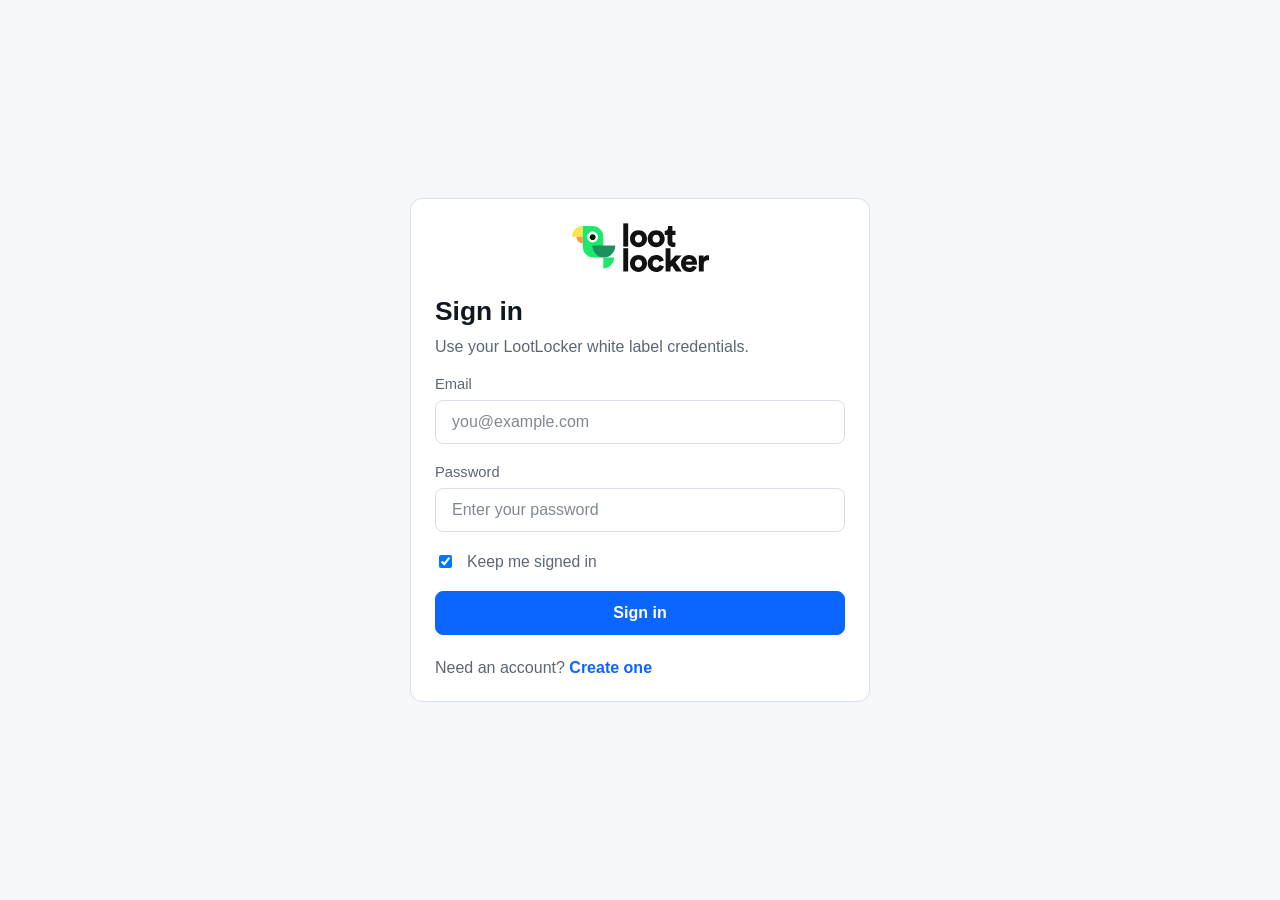
==== index.html @ 49a588bb "feat: initial commit Signed-off-by: Roolps <yara@lootlocker.com>" ====
<!doctype html>
<html lang="en">
  <head>
    <meta charset="UTF-8" />
    <meta name="viewport" content="width=device-width, initial-scale=1.0" />
    <meta http-equiv="refresh" content="0; url=login.html" />
    <title>LootLocker Player Profile Reference</title>
    <script>
      (function () {
        var match = document.cookie.match(
          /(?:^|;\s*)ll_theme=(light|dark)(?:;|$)/,
        );
        var saved = match ? match[1] : null;
        var isDark =
          saved === "dark" ||
          (!saved &&
            window.matchMedia &&
            window.matchMedia("(prefers-color-scheme: dark)").matches);
        if (isDark) {
          document.documentElement.classList.add("theme-dark");
        }
      })();
    </script>
    <link rel="stylesheet" href="styles/styles.css" />
  </head>
  <body>
    <main class="shell">
      <section class="card auth-card">
        <p>Redirecting to login...</p>
        <p class="muted auth-switch">
          If not redirected, <a href="login.html">open login.html</a>.
        </p>
      </section>
    </main>
  </body>
</html>
---- styles/styles.css ----
:root {
  --bg: #f5f7fa;
  --card: #ffffff;
  --card-muted: #f8fafc;
  --surface: #ffffff;
  --input-bg: #ffffff;
  --text: #0f1720;
  --text-muted: #5c6673;
  --border: #d9e0ea;
  --accent: #0a66ff;
  --accent-soft: #e8f0ff;
  --stat-hover-bg: #eef3ff;
  --danger: #b42318;
  --danger-soft: #fff2f0;
  --radius: 12px;
  --radius-sm: 8px;
  --space-1: 0.25rem;
  --space-2: 0.5rem;
  --space-3: 0.75rem;
  --space-4: 1rem;
  --space-5: 1.25rem;
  --space-6: 1.5rem;
  --space-8: 2rem;
  --control-height-sm: 2rem;
  --shadow: none;
}

:root.theme-dark {
  --bg: #0b1118;
  --card: #111927;
  --card-muted: #151f2f;
  --surface: #121d2d;
  --input-bg: #0f1827;
  --text: #e7edf5;
  --text-muted: #a8b3c2;
  --border: #28364a;
  --accent: #4f8cff;
  --accent-soft: #1a315c;
  --stat-hover-bg: #1c2a3f;
  --danger: #ff8b82;
  --danger-soft: #3a1d21;
  --shadow: none;
}

* {
  box-sizing: border-box;
}

body {
  margin: 0;
  font-family: Arial, sans-serif;
  color: var(--text);
  background: var(--bg);
  min-height: 100vh;
}

h1,
h2,
h3,
p {
  margin: 0;
}

.shell {
  width: min(100%, 1040px);
  margin: 0 auto;
  padding: var(--space-8) var(--space-4) var(--space-6);
}

.topbar {
  display: flex;
  justify-content: space-between;
  align-items: center;
  gap: var(--space-4);
  margin-bottom: var(--space-8);
}

.page-tabs {
  display: flex;
  align-items: center;
  gap: var(--space-2);
  flex-wrap: wrap;
  margin-bottom: var(--space-3);
}

.page-tab-link {
  border: 1px solid transparent;
  color: var(--text-muted);
  text-decoration: none;
  font-weight: 600;
  border-radius: var(--radius-sm);
  padding: var(--space-2) var(--space-3);
  transition: border-color 0.15s ease, color 0.15s ease, background-color 0.15s ease;
}

.page-tab-link:hover {
  color: var(--text);
  background: var(--card-muted);
}

.page-tab-link.is-active {
  color: var(--text);
  border-color: var(--border);
  background: var(--card);
}

.page-tab-link:focus-visible {
  outline: 2px solid var(--accent-soft);
  outline-offset: 2px;
}

.page-tabs-divider {
  height: 1px;
  width: 100%;
  background: var(--border);
  margin-bottom: var(--space-5);
}

.profile-summary {
  display: flex;
  align-items: center;
  justify-content: space-between;
  gap: var(--space-5);
  margin-bottom: var(--space-8);
}

.profile-identity {
  display: grid;
  gap: var(--space-1);
}

.profile-uid-row {
  display: flex;
  align-items: center;
  gap: var(--space-2);
  flex-wrap: wrap;
}

.copy-uid-button {
  min-width: 2rem;
  min-height: 2rem;
  padding: var(--space-1);
  border-radius: 999px;
  margin-top: 0;
}

.copy-uid-button span {
  display: inline-flex;
  line-height: 1;
  font-size: 0.95rem;
}

.top-toast {
  position: fixed;
  top: var(--space-4);
  left: 50%;
  transform: translateX(-50%);
  width: fit-content;
  max-width: min(92vw, 420px);
  padding: var(--space-2) var(--space-3);
  font-size: 0.86rem;
  z-index: 30;
  box-shadow: 0 8px 20px rgba(15, 23, 32, 0.15);
}

.top-toast.notice--success {
  background: #ecfdf3;
  border-color: #86efac;
  color: #14532d;
}

:root.theme-dark .top-toast.notice--success {
  background: #133623;
  border-color: #4ade80;
  color: #dcfce7;
}

.topbar-actions {
  display: inline-flex;
  align-items: center;
  gap: var(--space-2);
}

.theme-toggle {
  min-width: 2rem;
  min-height: 2rem;
  padding: var(--space-1);
  border-radius: 999px;
}

.theme-toggle span {
  display: inline-flex;
  line-height: 1;
  font-size: 0.95rem;
}

.brand {
  display: flex;
  align-items: center;
  gap: var(--space-4);
}

.brand h1 {
  font-size: 1.125rem;
  letter-spacing: 0.02em;
}

.brand p {
  color: var(--text-muted);
  margin-top: var(--space-1);
  font-size: 0.95rem;
}

.brand-mark {
  width: 2.5rem;
  height: 2.5rem;
  border-radius: var(--radius-sm);
  display: inline-flex;
  align-items: center;
  justify-content: center;
  font-weight: 700;
  color: var(--accent);
  border: 1px solid var(--border);
  background: var(--card-muted);
}

.card {
  border: 1px solid var(--border);
  background: var(--card);
  border-radius: var(--radius);
  box-shadow: var(--shadow);
  padding: var(--space-6);
}

.auth-card {
  width: min(100%, 460px);
}

.auth-page {
  display: grid;
  place-items: center;
}

.auth-page .shell {
  width: min(100%, 540px);
  padding: var(--space-5) var(--space-4);
}

.auth-page .auth-card {
  margin: 0 auto;
}

.auth-page #globalError {
  margin-bottom: var(--space-4);
}

.auth-logo {
  width: 100%;
  display: inline-flex;
  align-items: center;
  justify-content: center;
  margin-bottom: var(--space-6);
}

.auth-logo img {
  width: auto;
  height: auto;
  max-width: 190px;
  max-height: 68px;
  display: block;
}

.profile-logo {
  width: auto;
  height: auto;
  max-width: 137px;
  max-height: 49px;
  display: block;
}

.auth-copy {
  display: grid;
  gap: var(--space-2);
}

.auth-copy h1 {
  font-size: 1.65rem;
  line-height: 1.15;
}

.auth-copy .muted {
  font-size: 1rem;
}

.auth-page .checkbox-field {
  font-size: 0.98rem;
}

.tabs {
  display: inline-flex;
  background: var(--card-muted);
  border: 1px solid var(--border);
  border-radius: 999px;
  padding: var(--space-1);
  margin-bottom: var(--space-5);
}

.tab {
  border: 0;
  background: transparent;
  color: var(--text-muted);
  padding: var(--space-2) var(--space-4);
  border-radius: 999px;
  font: inherit;
  cursor: pointer;
}

.tab--active {
  background: var(--card);
  color: var(--text);
}

.auth-form {
  display: grid;
  gap: var(--space-5);
}

.field {
  display: grid;
  gap: var(--space-2);
}

.field span {
  font-size: 0.92rem;
  color: var(--text-muted);
}

input {
  width: 100%;
  border: 1px solid var(--border);
  border-radius: var(--radius-sm);
  background: var(--input-bg);
  color: var(--text);
  padding: var(--space-3) var(--space-4);
  font: inherit;
}

input::placeholder {
  color: color-mix(in srgb, var(--text-muted) 78%, transparent);
}

input:focus {
  outline: 2px solid var(--accent-soft);
  border-color: var(--accent);
}

.checkbox-field {
  display: flex;
  align-items: center;
  gap: var(--space-3);
  color: var(--text-muted);
  font-size: 0.92rem;
}

.checkbox-field input {
  width: auto;
}

.button {
  border: 1px solid var(--accent);
  background: var(--accent);
  color: #fff;
  border-radius: var(--radius-sm);
  padding: var(--space-3) var(--space-4);
  font: inherit;
  font-weight: 600;
  cursor: pointer;
}

.button:hover {
  filter: brightness(0.97);
}

.button:disabled {
  opacity: 0.6;
  cursor: not-allowed;
}

.button--ghost {
  color: var(--text);
  border-color: var(--border);
  background: var(--surface);
}

.button--small {
  min-height: var(--control-height-sm);
  padding: var(--space-2) var(--space-3);
  font-size: 0.9rem;
}

.notice {
  border-radius: var(--radius-sm);
  padding: var(--space-3) var(--space-4);
  border: 1px solid transparent;
  font-size: 0.92rem;
}

.notice--error {
  background: var(--danger-soft);
  border-color: #f5c5c0;
  color: var(--danger);
}

:root.theme-dark .notice--error {
  border-color: #a15a56;
}

.notice--success {
  background: color-mix(in srgb, var(--accent) 12%, transparent);
  border-color: color-mix(in srgb, var(--accent) 48%, transparent);
  color: var(--text);
}

.content {
  display: grid;
  gap: var(--space-4);
}

.profile-head {
  display: flex;
  align-items: center;
  gap: var(--space-4);
  min-width: 0;
}

.profile-summary .stats {
  flex: 1;
  max-width: 28rem;
}

.avatar {
  width: 3.5rem;
  height: 3.5rem;
  border-radius: 999px;
  border: 1px solid var(--border);
  background: var(--card-muted);
  display: inline-flex;
  align-items: center;
  justify-content: center;
  font-weight: 700;
}

.muted {
  color: var(--text-muted);
  margin-top: var(--space-1);
}

.stats {
  display: grid;
  grid-template-columns: repeat(3, minmax(0, 1fr));
  gap: var(--space-3);
}

.stat {
  border: 1px solid var(--border);
  border-radius: var(--radius-sm);
  padding: var(--space-3);
  background: var(--card-muted);
  display: grid;
  gap: var(--space-1);
}

.stat-link {
  color: inherit;
  text-decoration: none;
  transition: border-color 0.15s ease, background-color 0.15s ease;
}

.stat-link:hover {
  border-color: var(--accent);
  background: var(--stat-hover-bg);
}

.stat-link:focus-visible {
  outline: 2px solid var(--accent-soft);
  outline-offset: 2px;
}

.stat__label {
  color: var(--text-muted);
  font-size: 0.8rem;
  text-transform: uppercase;
  letter-spacing: 0.08em;
}

.profile-summary .stat__label {
  font-weight: 700;
}

.section-title-row {
  display: flex;
  justify-content: space-between;
  align-items: center;
  gap: var(--space-3);
  margin-bottom: var(--space-4);
}

.section-title-row--start {
  align-items: flex-start;
}

.section-title-row h3 {
  min-height: var(--control-height-sm);
  display: inline-flex;
  align-items: center;
  line-height: 1;
}

.social-head-actions {
  display: inline-flex;
  align-items: center;
  gap: var(--space-2);
  flex-wrap: wrap;
}

.social-total-pill {
  display: inline-flex;
  align-items: center;
  gap: var(--space-2);
  border: 1px solid var(--border);
  border-radius: 999px;
  background: var(--card-muted);
  padding: var(--space-1) var(--space-3);
  min-height: 2rem;
}

.social-total-pill__label {
  color: var(--text-muted);
  font-size: 0.72rem;
  text-transform: uppercase;
  letter-spacing: 0.08em;
  font-weight: 700;
}

.social-total-pill strong {
  font-size: 0.95rem;
}

.settings-grid {
  display: grid;
  grid-template-columns: repeat(2, minmax(0, 1fr));
  gap: var(--space-3);
}

.setting-item {
  border: 1px solid var(--border);
  border-radius: var(--radius-sm);
  background: var(--card-muted);
  padding: var(--space-3);
  display: grid;
  gap: var(--space-1);
}

.setting-item .stat__label {
  font-weight: 700;
}

.setting-item strong {
  font-weight: 600;
}

.settings-divider {
  height: 1px;
  background: var(--border);
  margin: var(--space-5) 0;
}

.settings-form {
  margin-top: var(--space-4);
  display: grid;
  gap: var(--space-4);
}

.settings-form__actions {
  display: flex;
  justify-content: flex-start;
  gap: var(--space-2);
}

.provider-list {
  display: flex;
  flex-wrap: wrap;
  gap: var(--space-3);
}

.provider-pill {
  display: inline-flex;
  align-items: center;
  gap: var(--space-2);
  border: 1px solid var(--border);
  border-radius: 999px;
  padding: var(--space-2) var(--space-3);
  background: var(--card-muted);
}

.provider-icon {
  width: 1.5rem;
  height: 1.5rem;
  border-radius: 999px;
  display: inline-flex;
  align-items: center;
  justify-content: center;
  font-size: 0.78rem;
  font-weight: 700;
  color: #fff;
  background: #334155;
}

.provider-icon__img {
  width: 1rem;
  height: 1rem;
  object-fit: contain;
}

.provider-icon__fallback {
  display: inline-flex;
  align-items: center;
  justify-content: center;
}

.provider-icon.provider-icon--asset {
  background: transparent;
  color: var(--text);
}

.platform-table-wrap {
  overflow-x: auto;
}

.platform-table {
  width: 100%;
  border-collapse: collapse;
}

.platform-table th,
.platform-table td {
  text-align: left;
  padding: var(--space-3);
  border-bottom: 1px solid var(--border);
  vertical-align: middle;
}

.platform-table th {
  color: var(--text-muted);
  font-size: 0.78rem;
  text-transform: uppercase;
  letter-spacing: 0.08em;
}

.platform-table td:last-child,
.platform-table th:last-child {
  text-align: right;
}

.platform-table td.table-empty {
  text-align: center;
}

.settings-table td:last-child,
.settings-table th:last-child {
  text-align: left;
}

.status-chip {
  display: inline-flex;
  align-items: center;
  border: 1px solid var(--border);
  border-radius: 999px;
  padding: var(--space-1) var(--space-2);
  font-size: 0.9rem;
  font-weight: 600;
}

.status-chip--linked {
  border-color: color-mix(in srgb, #22c55e 50%, var(--border));
  background: color-mix(in srgb, #22c55e 14%, transparent);
  color: color-mix(in srgb, #14532d 80%, var(--text));
}

.status-chip--not-linked {
  border-color: var(--border);
  background: var(--card-muted);
  color: var(--text-muted);
}

.grid-two {
  display: grid;
  grid-template-columns: repeat(2, minmax(0, 1fr));
  gap: var(--space-4);
}

.list {
  list-style: none;
  margin: 0;
  padding: 0;
  display: grid;
  gap: var(--space-2);
}

.list-item {
  display: flex;
  align-items: center;
  justify-content: space-between;
  border: 1px solid var(--border);
  border-radius: var(--radius-sm);
  background: var(--surface);
  padding: var(--space-3) var(--space-4);
}

.list-item__title {
  font-weight: 600;
}

.list-item__meta {
  color: var(--text-muted);
  font-size: 0.88rem;
  margin-top: var(--space-1);
}

.list-item__badges {
  display: inline-flex;
  align-items: center;
  gap: var(--space-2);
  flex-wrap: wrap;
  justify-content: flex-end;
}

.pill {
  border: 1px solid var(--border);
  border-radius: 999px;
  padding: var(--space-1) var(--space-2);
  background: var(--card-muted);
  color: var(--text-muted);
  font-size: 0.75rem;
}

.pending-badge {
  font-weight: 500;
  font-size: 0.9rem;
}

.pending-badge--incoming {
  border-color: color-mix(in srgb, #22c55e 50%, var(--border));
  background: color-mix(in srgb, #22c55e 14%, transparent);
  color: color-mix(in srgb, #14532d 80%, var(--text));
}

.pending-badge--outgoing {
  border-color: color-mix(in srgb, #f59e0b 58%, var(--border));
  background: color-mix(in srgb, #f59e0b 16%, transparent);
  color: color-mix(in srgb, #78350f 80%, var(--text));
}

:root.theme-dark .pending-badge--outgoing {
  border-color: #fbbf24;
  background: #3f2a07;
  color: #fde68a;
}

.pending-requests {
  margin-top: var(--space-5);
}

.pending-requests__grid {
  display: grid;
  grid-template-columns: repeat(2, minmax(0, 1fr));
  gap: var(--space-4);
}

.pending-requests__panel {
  border: 1px solid var(--border);
  border-radius: var(--radius-sm);
  background: var(--card-muted);
  padding: var(--space-3);
  display: grid;
  gap: var(--space-3);
}

.pending-requests__title-row {
  margin-bottom: 0;
}

.pending-requests__title-row h4 {
  margin: 0;
  font-size: 0.95rem;
}

.footer {
  padding: var(--space-4);
  text-align: center;
  color: var(--text-muted);
  font-size: 0.88rem;
}

.hidden {
  display: none !important;
}

.auth-switch {
  font-size: 1rem;
}

.auth-switch a {
  color: var(--accent);
  text-decoration: none;
  font-weight: 600;
}

.auth-switch a:hover {
  text-decoration: underline;
}

.modal {
  position: fixed;
  inset: 0;
  background: rgba(15, 23, 32, 0.5);
  display: grid;
  place-items: center;
  padding: var(--space-4);
  z-index: 20;
}

.modal__card {
  width: min(100%, 420px);
  border: 1px solid var(--border);
  border-radius: var(--radius);
  background: var(--card);
  padding: var(--space-5);
  display: grid;
  gap: var(--space-3);
}

.modal__qr {
  width: 100%;
  height: auto;
  border: 1px solid var(--border);
  border-radius: var(--radius-sm);
  justify-self: stretch;
  background: #fff;
}

.modal__inline-link {
  color: var(--accent);
  text-decoration: none;
  font-size: inherit;
  font-weight: 600;
}

.modal__inline-link:hover {
  text-decoration: underline;
}

.modal__inline-link.is-disabled {
  color: var(--text-muted);
  text-decoration: none;
  pointer-events: none;
}

.connect-loading {
  display: inline-flex;
  align-items: center;
  gap: var(--space-2);
  color: var(--text-muted);
  font-size: 0.9rem;
}

.connect-loading__spinner {
  width: 1rem;
  height: 1rem;
  border: 2px solid var(--border);
  border-top-color: var(--accent);
  border-radius: 999px;
  animation: spin 0.85s linear infinite;
}

@keyframes spin {
  to {
    transform: rotate(360deg);
  }
}

.modal__actions {
  display: flex;
  gap: var(--space-2);
  justify-content: flex-end;
}

@media (max-width: 900px) {
  .grid-two {
    grid-template-columns: 1fr;
  }
}

@media (max-width: 640px) {
  .shell {
    padding: var(--space-4);
  }

  .auth-page .shell {
    padding: var(--space-4);
  }

  .topbar {
    flex-direction: column;
    align-items: flex-start;
  }

  .profile-summary {
    flex-direction: column;
    align-items: stretch;
  }

  .stats {
    grid-template-columns: 1fr;
  }

  .settings-grid {
    grid-template-columns: 1fr;
  }

  .page-tabs {
    gap: var(--space-1);
  }

  .profile-head {
    align-items: flex-start;
  }
}
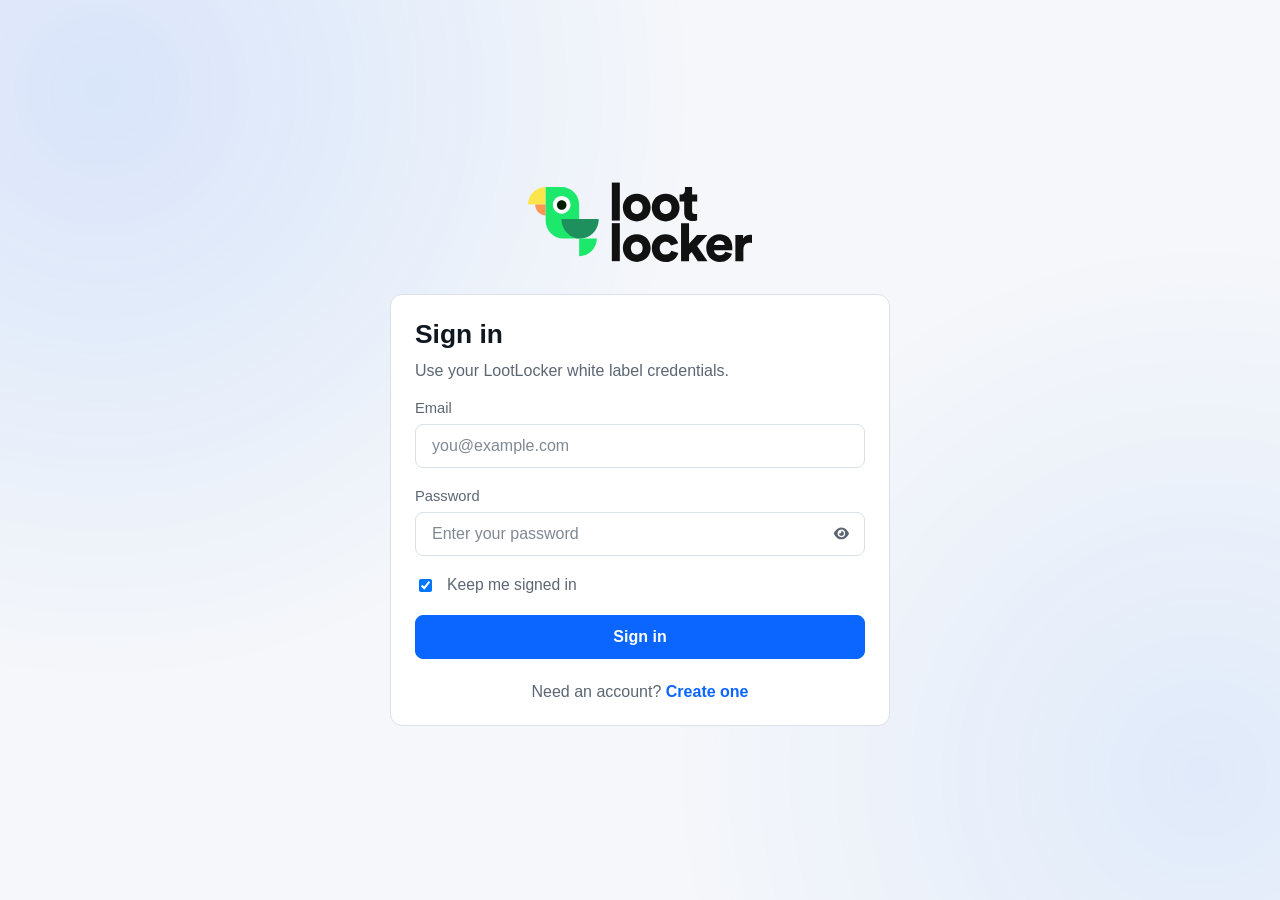
==== commit c4a53439: "fix: Fixed up auth pages so they look more consistent Signed-off-by: Roolps <yara@lootlocker.com>" ====
--- a/index.html
+++ b/index.html
@@ -5,6 +5,7 @@
     <meta name="viewport" content="width=device-width, initial-scale=1.0" />
     <meta http-equiv="refresh" content="0; url=login.html" />
     <title>LootLocker Player Profile Reference</title>
+    <link rel="icon" type="image/x-icon" href="styles/assets/favicon.ico" />
     <script>
       (function () {
         var match = document.cookie.match(
@@ -22,6 +23,7 @@
       })();
     </script>
     <link rel="stylesheet" href="styles/styles.css" />
+    <link rel="stylesheet" href="styles/custom.css" />
   </head>
   <body>
     <main class="shell">
@@ -32,5 +34,6 @@
         </p>
       </section>
     </main>
+    <script src="scripts/custom.js"></script>
   </body>
 </html>
--- a/styles/styles.css
+++ b/styles/styles.css
@@ -12,6 +12,25 @@
   --stat-hover-bg: #eef3ff;
   --danger: #b42318;
   --danger-soft: #fff2f0;
+  --button-text: #ffffff;
+  --toast-shadow: rgba(15, 23, 32, 0.15);
+  --toast-success-bg: #ecfdf3;
+  --toast-success-border: #86efac;
+  --toast-success-text: #14532d;
+  --notice-error-border: #f5c5c0;
+  --provider-icon-text: #ffffff;
+  --provider-icon-bg: #334155;
+  --status-linked-border: #80d6a0;
+  --status-linked-bg: #e7f8ee;
+  --status-linked-text: #14532d;
+  --pending-incoming-border: #80d6a0;
+  --pending-incoming-bg: #e7f8ee;
+  --pending-incoming-text: #14532d;
+  --pending-outgoing-border: #f6c164;
+  --pending-outgoing-bg: #fff4df;
+  --pending-outgoing-text: #7c3d00;
+  --modal-overlay: rgba(15, 23, 32, 0.5);
+  --modal-qr-bg: #ffffff;
   --radius: 12px;
   --radius-sm: 8px;
   --space-1: 0.25rem;
@@ -39,6 +58,25 @@
   --stat-hover-bg: #1c2a3f;
   --danger: #ff8b82;
   --danger-soft: #3a1d21;
+  --button-text: #ffffff;
+  --toast-shadow: rgba(0, 0, 0, 0.45);
+  --toast-success-bg: #133623;
+  --toast-success-border: #4ade80;
+  --toast-success-text: #dcfce7;
+  --notice-error-border: #a15a56;
+  --provider-icon-text: #ffffff;
+  --provider-icon-bg: #3a485d;
+  --status-linked-border: #65d393;
+  --status-linked-bg: #163726;
+  --status-linked-text: #c8f5d9;
+  --pending-incoming-border: #65d393;
+  --pending-incoming-bg: #163726;
+  --pending-incoming-text: #c8f5d9;
+  --pending-outgoing-border: #fbbf24;
+  --pending-outgoing-bg: #3f2a07;
+  --pending-outgoing-text: #fde68a;
+  --modal-overlay: rgba(3, 8, 14, 0.62);
+  --modal-qr-bg: #ffffff;
   --shadow: none;
 }
 
@@ -72,7 +110,7 @@
   justify-content: space-between;
   align-items: center;
   gap: var(--space-4);
-  margin-bottom: var(--space-8);
+  margin-bottom: calc(var(--space-8) + var(--space-5));
 }
 
 .page-tabs {
@@ -137,17 +175,51 @@
 }
 
 .copy-uid-button {
-  min-width: 2rem;
-  min-height: 2rem;
-  padding: var(--space-1);
+  min-width: 2.25rem;
+  min-height: 2.25rem;
+  display: inline-flex;
+  align-items: center;
+  justify-content: center;
+  padding: 0;
+  border: none;
+  background: transparent;
   border-radius: 999px;
   margin-top: 0;
+  color: var(--text);
+  cursor: pointer;
+  appearance: none;
 }
 
 .copy-uid-button span {
   display: inline-flex;
+  align-items: center;
+  justify-content: center;
+  width: 100%;
+  height: 100%;
   line-height: 1;
-  font-size: 0.95rem;
+  font-size: 1.24rem;
+}
+
+.copy-uid-button svg,
+.copy-uid-button img {
+  width: 1.24rem;
+  height: 1.24rem;
+  display: block;
+  fill: currentColor;
+}
+
+.copy-uid-button:hover {
+  opacity: 0.78;
+}
+
+.copy-uid-button:focus-visible {
+  outline: 2px solid var(--accent-soft);
+  outline-offset: 2px;
+}
+
+.copy-uid-button:disabled {
+  opacity: 0.45;
+  cursor: not-allowed;
 }
 
 .top-toast {
@@ -160,19 +232,13 @@
   padding: var(--space-2) var(--space-3);
   font-size: 0.86rem;
   z-index: 30;
-  box-shadow: 0 8px 20px rgba(15, 23, 32, 0.15);
+  box-shadow: 0 8px 20px var(--toast-shadow);
 }
 
 .top-toast.notice--success {
-  background: #ecfdf3;
-  border-color: #86efac;
-  color: #14532d;
-}
-
-:root.theme-dark .top-toast.notice--success {
-  background: #133623;
-  border-color: #4ade80;
-  color: #dcfce7;
+  background: var(--toast-success-bg);
+  border-color: var(--toast-success-border);
+  color: var(--toast-success-text);
 }
 
 .topbar-actions {
@@ -182,16 +248,39 @@
 }
 
 .theme-toggle {
-  min-width: 2rem;
-  min-height: 2rem;
-  padding: var(--space-1);
-  border-radius: 999px;
+  min-width: 2.25rem;
+  min-height: 2.25rem;
+  padding: 0;
+  border: none;
+  background: transparent;
+  border-radius: 999px;
+  color: var(--text);
+  cursor: pointer;
+  appearance: none;
 }
 
 .theme-toggle span {
   display: inline-flex;
+  align-items: center;
+  justify-content: center;
   line-height: 1;
-  font-size: 0.95rem;
+  font-size: 1.15rem;
+}
+
+.theme-toggle svg,
+.theme-toggle img {
+  width: 1.15rem;
+  height: 1.15rem;
+  fill: currentColor;
+}
+
+.theme-toggle:hover {
+  opacity: 0.78;
+}
+
+.theme-toggle:focus-visible {
+  outline: 2px solid var(--accent-soft);
+  outline-offset: 2px;
 }
 
 .brand {
@@ -233,21 +322,58 @@
 }
 
 .auth-card {
-  width: min(100%, 460px);
+  width: min(100%, 500px);
 }
 
 .auth-page {
+  min-height: 100vh;
+  position: relative;
   display: grid;
   place-items: center;
 }
 
+.auth-page::before {
+  content: "";
+  position: fixed;
+  inset: 0;
+  pointer-events: none;
+  background:
+    radial-gradient(
+      circle at 8% 10%,
+      color-mix(in srgb, var(--accent) 20%, transparent) 0,
+      transparent 42%
+    ),
+    radial-gradient(
+      circle at 94% 86%,
+      color-mix(in srgb, var(--accent) 14%, transparent) 0,
+      transparent 38%
+    );
+  opacity: 0.6;
+}
+
 .auth-page .shell {
-  width: min(100%, 540px);
-  padding: var(--space-5) var(--space-4);
+  width: min(100%, 620px);
+  padding: var(--space-6) var(--space-4);
+  position: relative;
+  z-index: 1;
+}
+
+.auth-layout {
+  display: grid;
+  gap: var(--space-6);
 }
 
 .auth-page .auth-card {
   margin: 0 auto;
+  display: grid;
+  align-content: center;
+}
+
+.auth-header {
+  display: grid;
+  gap: var(--space-3);
+  justify-items: center;
+  text-align: center;
 }
 
 .auth-page #globalError {
@@ -255,18 +381,20 @@
 }
 
 .auth-logo {
-  width: 100%;
   display: inline-flex;
   align-items: center;
   justify-content: center;
-  margin-bottom: var(--space-6);
+  width: min(100%, 500px);
+  margin-bottom: 0;
+  padding: var(--space-2) var(--space-3);
+  border-radius: var(--radius-sm);
 }
 
 .auth-logo img {
   width: auto;
-  height: auto;
-  max-width: 190px;
-  max-height: 68px;
+  height: 80px;
+  max-width: 100%;
+  max-height: none;
   display: block;
 }
 
@@ -283,7 +411,8 @@
   gap: var(--space-2);
 }
 
-.auth-copy h1 {
+.auth-copy h1,
+.auth-copy h2 {
   font-size: 1.65rem;
   line-height: 1.15;
 }
@@ -292,8 +421,72 @@
   font-size: 1rem;
 }
 
+.auth-copy--intro {
+  gap: var(--space-3);
+}
+
 .auth-page .checkbox-field {
   font-size: 0.98rem;
+}
+
+.auth-switch {
+  text-align: center;
+}
+
+.password-input-wrap {
+  position: relative;
+  display: flex;
+  align-items: center;
+}
+
+.password-input-wrap input {
+  padding-right: 2.9rem;
+}
+
+.password-toggle {
+  position: absolute;
+  right: var(--space-2);
+  top: 50%;
+  transform: translateY(-50%);
+  border: none;
+  background: transparent;
+  color: var(--text-muted);
+  width: 2rem;
+  height: 2rem;
+  padding: 0;
+  border-radius: 999px;
+  display: inline-flex;
+  align-items: center;
+  justify-content: center;
+  cursor: pointer;
+}
+
+.password-toggle:hover {
+  color: var(--text);
+  background: var(--card-muted);
+}
+
+.password-toggle:focus-visible {
+  outline: 2px solid var(--accent-soft);
+  outline-offset: 2px;
+}
+
+.password-toggle__icon {
+  width: 1.05rem;
+  height: 1.05rem;
+  display: none;
+}
+
+.password-toggle__icon--show {
+  display: block;
+}
+
+.password-toggle.is-visible .password-toggle__icon--show {
+  display: none;
+}
+
+.password-toggle.is-visible .password-toggle__icon--hide {
+  display: block;
 }
 
 .tabs {
@@ -369,7 +562,7 @@
 .button {
   border: 1px solid var(--accent);
   background: var(--accent);
-  color: #fff;
+  color: var(--button-text);
   border-radius: var(--radius-sm);
   padding: var(--space-3) var(--space-4);
   font: inherit;
@@ -407,12 +600,8 @@
 
 .notice--error {
   background: var(--danger-soft);
-  border-color: #f5c5c0;
+  border-color: var(--notice-error-border);
   color: var(--danger);
-}
-
-:root.theme-dark .notice--error {
-  border-color: #a15a56;
 }
 
 .notice--success {
@@ -465,7 +654,7 @@
   border: 1px solid var(--border);
   border-radius: var(--radius-sm);
   padding: var(--space-3);
-  background: var(--card-muted);
+  background: var(--card);
   display: grid;
   gap: var(--space-1);
 }
@@ -612,8 +801,8 @@
   justify-content: center;
   font-size: 0.78rem;
   font-weight: 700;
-  color: #fff;
-  background: #334155;
+  color: var(--provider-icon-text);
+  background: var(--provider-icon-bg);
 }
 
 .provider-icon__img {
@@ -650,6 +839,10 @@
   vertical-align: middle;
 }
 
+.platform-table tbody tr:last-child td {
+  border-bottom: none;
+}
+
 .platform-table th {
   color: var(--text-muted);
   font-size: 0.78rem;
@@ -666,11 +859,25 @@
   text-align: center;
 }
 
+.platform-name {
+  display: inline-flex;
+  align-items: center;
+  gap: var(--space-2);
+}
+
+.platform-name__icon {
+  flex-shrink: 0;
+}
+
 .settings-table td:last-child,
 .settings-table th:last-child {
   text-align: left;
 }
 
+.settings-table .stat__label {
+  font-weight: 600;
+}
+
 .status-chip {
   display: inline-flex;
   align-items: center;
@@ -682,9 +889,9 @@
 }
 
 .status-chip--linked {
-  border-color: color-mix(in srgb, #22c55e 50%, var(--border));
-  background: color-mix(in srgb, #22c55e 14%, transparent);
-  color: color-mix(in srgb, #14532d 80%, var(--text));
+  border-color: var(--status-linked-border);
+  background: var(--status-linked-bg);
+  color: var(--status-linked-text);
 }
 
 .status-chip--not-linked {
@@ -750,21 +957,15 @@
 }
 
 .pending-badge--incoming {
-  border-color: color-mix(in srgb, #22c55e 50%, var(--border));
-  background: color-mix(in srgb, #22c55e 14%, transparent);
-  color: color-mix(in srgb, #14532d 80%, var(--text));
+  border-color: var(--pending-incoming-border);
+  background: var(--pending-incoming-bg);
+  color: var(--pending-incoming-text);
 }
 
 .pending-badge--outgoing {
-  border-color: color-mix(in srgb, #f59e0b 58%, var(--border));
-  background: color-mix(in srgb, #f59e0b 16%, transparent);
-  color: color-mix(in srgb, #78350f 80%, var(--text));
-}
-
-:root.theme-dark .pending-badge--outgoing {
-  border-color: #fbbf24;
-  background: #3f2a07;
-  color: #fde68a;
+  border-color: var(--pending-outgoing-border);
+  background: var(--pending-outgoing-bg);
+  color: var(--pending-outgoing-text);
 }
 
 .pending-requests {
@@ -823,7 +1024,7 @@
 .modal {
   position: fixed;
   inset: 0;
-  background: rgba(15, 23, 32, 0.5);
+  background: var(--modal-overlay);
   display: grid;
   place-items: center;
   padding: var(--space-4);
@@ -838,15 +1039,33 @@
   padding: var(--space-5);
   display: grid;
   gap: var(--space-3);
+  position: relative;
 }
 
 .modal__qr {
-  width: 100%;
+  width: min(100%, 260px);
   height: auto;
   border: 1px solid var(--border);
   border-radius: var(--radius-sm);
-  justify-self: stretch;
-  background: #fff;
+  justify-self: center;
+  background: var(--modal-qr-bg);
+}
+
+.modal__close {
+  position: absolute;
+  top: var(--space-3);
+  right: var(--space-3);
+  width: 2rem;
+  min-width: 2rem;
+  height: 2rem;
+  min-height: 2rem;
+  border-radius: 999px;
+  padding: 0;
+  display: inline-flex;
+  align-items: center;
+  justify-content: center;
+  font-size: 1rem;
+  line-height: 1;
 }
 
 .modal__inline-link {
@@ -910,6 +1129,15 @@
     padding: var(--space-4);
   }
 
+  .auth-card {
+    width: 100%;
+  }
+
+  .auth-copy h1,
+  .auth-copy h2 {
+    font-size: 1.4rem;
+  }
+
   .topbar {
     flex-direction: column;
     align-items: flex-start;
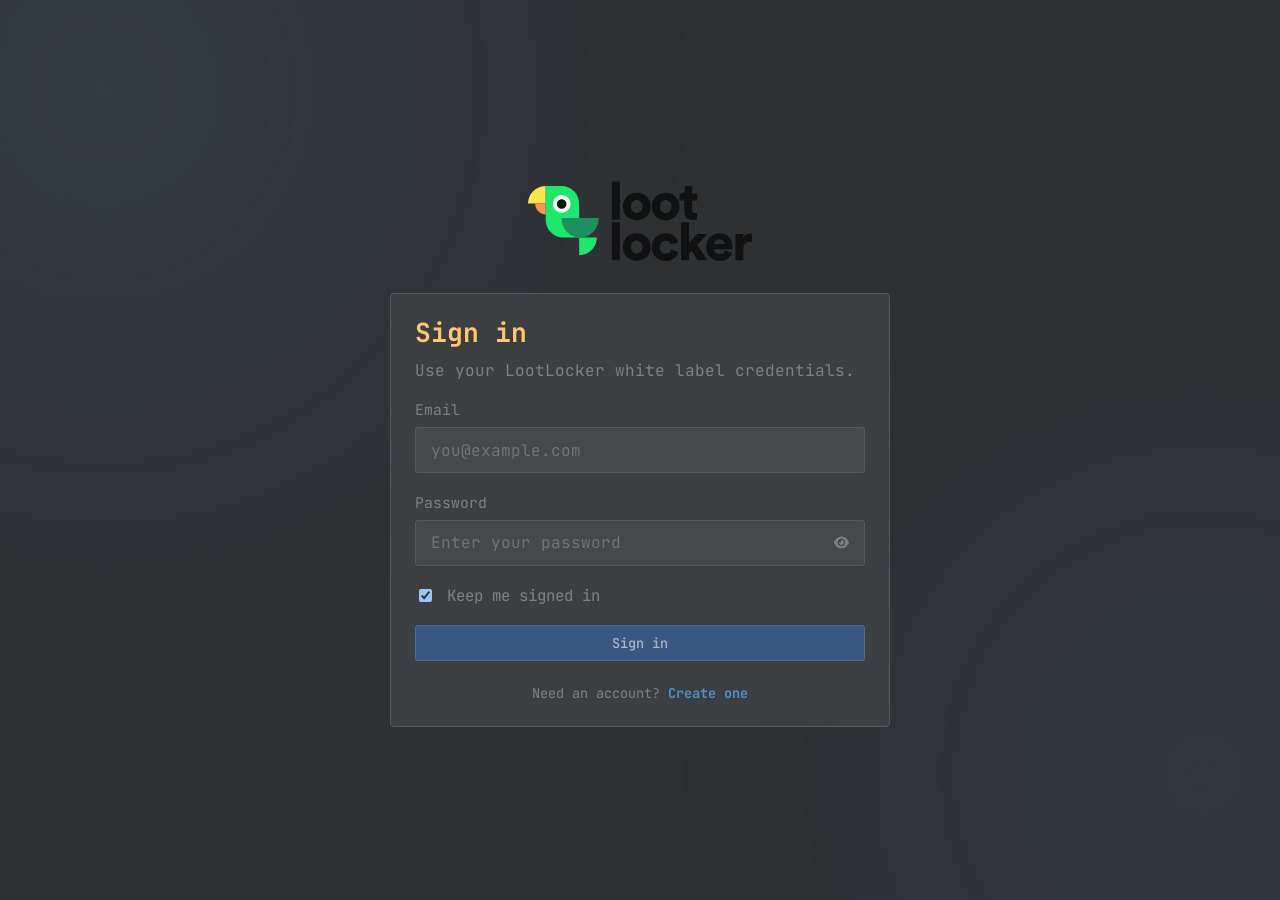
==== commit 1e31332e: "feat: example templates Signed-off-by: Roolps <yara@lootlocker.com>" ====
--- a/index.html
+++ b/index.html
@@ -23,7 +23,7 @@
       })();
     </script>
     <link rel="stylesheet" href="styles/styles.css" />
-    <link rel="stylesheet" href="styles/custom.css" />
+    <link rel="stylesheet" href="styles/templates/template-darcular.css" />
   </head>
   <body>
     <main class="shell">
--- a/styles/styles.css
+++ b/styles/styles.css
@@ -154,6 +154,29 @@
   margin-bottom: var(--space-5);
 }
 
+.page-layout {
+  display: grid;
+  gap: var(--space-4);
+}
+
+.page-layout__nav {
+  display: grid;
+  gap: 0;
+}
+
+.page-layout__nav .page-tabs {
+  margin-bottom: var(--space-3);
+}
+
+.page-layout__nav .page-tabs-divider {
+  margin-bottom: 0;
+}
+
+.page-layout__main {
+  display: grid;
+  gap: var(--space-4);
+}
+
 .profile-summary {
   display: flex;
   align-items: center;
@@ -758,6 +781,33 @@
   font-weight: 600;
 }
 
+.settings-rows {
+  width: 100%;
+}
+
+.settings-row {
+  width: 100%;
+  display: flex;
+  align-items: center;
+  justify-content: space-between;
+  gap: var(--space-3);
+  padding: var(--space-3) 0;
+  border-bottom: 1px solid var(--border);
+}
+
+.settings-row:last-child {
+  border-bottom: none;
+}
+
+.settings-row .stat__label {
+  font-weight: 600;
+}
+
+.settings-row strong {
+  font-weight: 600;
+  text-align: right;
+}
+
 .settings-divider {
   height: 1px;
   background: var(--border);
@@ -774,6 +824,10 @@
   display: flex;
   justify-content: flex-start;
   gap: var(--space-2);
+}
+
+#passwordResetStatus {
+  margin-top: var(--space-4);
 }
 
 .provider-list {
@@ -828,34 +882,54 @@
 
 .platform-table {
   width: 100%;
-  border-collapse: collapse;
-}
-
-.platform-table th,
-.platform-table td {
+}
+
+.platform-table-header,
+.platform-row {
+  display: grid;
+  grid-template-columns: repeat(3, minmax(0, 1fr));
+}
+
+.social-table--friends .platform-table-header,
+.social-table--friends .platform-row {
+  grid-template-columns: repeat(4, minmax(0, 1fr));
+}
+
+.social-table--followers .platform-table-header,
+.social-table--followers .platform-row,
+.social-table--following .platform-table-header,
+.social-table--following .platform-row {
+  grid-template-columns: repeat(2, minmax(0, 1fr));
+}
+
+.platform-table-body {
+  display: grid;
+}
+
+.platform-cell {
   text-align: left;
   padding: var(--space-3);
   border-bottom: 1px solid var(--border);
   vertical-align: middle;
 }
 
-.platform-table tbody tr:last-child td {
+.platform-table-body .platform-row:last-child .platform-cell {
   border-bottom: none;
 }
 
-.platform-table th {
+.platform-cell--header {
   color: var(--text-muted);
   font-size: 0.78rem;
   text-transform: uppercase;
   letter-spacing: 0.08em;
 }
 
-.platform-table td:last-child,
-.platform-table th:last-child {
+.platform-cell--action {
   text-align: right;
 }
 
-.platform-table td.table-empty {
+.platform-cell.table-empty {
+  grid-column: 1 / -1;
   text-align: center;
 }
 
--- a/styles/templates/template-darcular.css
+++ b/styles/templates/template-darcular.css
@@ -0,0 +1,414 @@
+@import url("https://fonts.googleapis.com/css2?family=JetBrains+Mono:wght@400;500;600;700&display=swap");
+
+/*
+  Darcular Template
+  Copy this file (or individual sections) into styles/custom.css.
+
+  Section guide:
+  1) Theme tokens
+  2) Typography + page atmosphere
+  3) Buttons + tabs treatment
+  4) Content card rhythm
+  5) Terminal row blocks
+*/
+
+/* 1) Theme tokens --------------------------------------------------------- */
+:root {
+  --bg: #2f3032;
+  --card: #3c3f41;
+  --card-muted: #313335;
+  --surface: #3c3f41;
+  --input-bg: #45494a;
+  --text: #a9b7c6;
+  --text-muted: #808080;
+  --border: #555a5c;
+  --accent: #4e94ce;
+  --accent-soft: #2f3b47;
+  --stat-hover-bg: #3f4547;
+  --danger: #cc6666;
+  --danger-soft: #4a3535;
+  --notice-error-border: #7a5a5a;
+  --provider-icon-bg: #4f5560;
+  --status-linked-border: #6f8ea8;
+  --status-linked-bg: #36424d;
+  --status-linked-text: #a9b7c6;
+  --pending-incoming-border: #6f8ea8;
+  --pending-incoming-bg: #36424d;
+  --pending-incoming-text: #a9b7c6;
+  --pending-outgoing-border: #cc7832;
+  --pending-outgoing-bg: #4b3a2b;
+  --pending-outgoing-text: #d9b08c;
+  --button-text: #dfe6ee;
+  --toast-success-bg: #3b4a3a;
+  --toast-success-border: #566a56;
+  --toast-success-text: #b7d6bb;
+  --radius: 4px;
+  --radius-sm: 3px;
+  --space-3: 0.72rem;
+  --space-4: 0.95rem;
+  --space-5: 1.2rem;
+  --shadow: none;
+}
+
+:root.theme-dark {
+  --bg: #2f3032;
+  --card: #3c3f41;
+  --card-muted: #313335;
+  --surface: #3c3f41;
+  --input-bg: #45494a;
+  --text: #a9b7c6;
+  --text-muted: #808080;
+  --border: #555a5c;
+  --accent: #4e94ce;
+  --accent-soft: #2f3b47;
+  --stat-hover-bg: #3f4547;
+  --danger: #cc6666;
+  --danger-soft: #4a3535;
+  --notice-error-border: #7a5a5a;
+  --provider-icon-bg: #4f5560;
+  --status-linked-border: #6f8ea8;
+  --status-linked-bg: #36424d;
+  --status-linked-text: #a9b7c6;
+  --pending-incoming-border: #6f8ea8;
+  --pending-incoming-bg: #36424d;
+  --pending-incoming-text: #a9b7c6;
+  --pending-outgoing-border: #cc7832;
+  --pending-outgoing-bg: #4b3a2b;
+  --pending-outgoing-text: #d9b08c;
+  --button-text: #dfe6ee;
+  --toast-success-bg: #3b4a3a;
+  --toast-success-border: #566a56;
+  --toast-success-text: #b7d6bb;
+  --shadow: none;
+}
+
+:root,
+:root.theme-dark,
+:root:not(.theme-dark) {
+  color-scheme: dark;
+}
+
+/* 2) Typography + page atmosphere ---------------------------------------- */
+body {
+  font-family: "JetBrains Mono", "Consolas", "Droid Sans Mono", "Menlo", "Monaco", "Courier New", monospace;
+  background-image: none;
+}
+
+button,
+input,
+select,
+textarea,
+a,
+p,
+span,
+div,
+li,
+th,
+td,
+h1,
+h2,
+h3 {
+  font-family: "JetBrains Mono", "Consolas", "Droid Sans Mono", "Menlo", "Monaco", "Courier New", monospace;
+}
+
+body::before {
+  content: none;
+  position: fixed;
+  inset: 0;
+  pointer-events: none;
+  background: repeating-linear-gradient(
+    180deg,
+    color-mix(in srgb, #ffffff 7%, transparent) 0 1px,
+    transparent 1px 3px
+  );
+  opacity: 0.12;
+  z-index: 0;
+}
+
+.shell {
+  position: relative;
+  z-index: 1;
+}
+
+.page-layout {
+  background: #232425;
+  border: 1px solid color-mix(in srgb, var(--border) 80%, #232425);
+  border-radius: var(--radius);
+  padding: var(--space-8);
+  margin: 0 calc(-1 * var(--space-8));
+}
+
+/* 3) Buttons + tabs treatment -------------------------------------------- */
+.button {
+  border-radius: 3px;
+  letter-spacing: 0;
+  text-transform: none;
+  font-weight: 500;
+  box-shadow: none;
+  font-size: 0.85rem;
+  padding: var(--space-2) var(--space-8);
+  background: #385781;
+  border-color: #4E6D8E;
+  transition: background-color 0.12s ease, border-color 0.12s ease;
+}
+
+.button:hover {
+  background: color-mix(in srgb, var(--card-muted) 88%, var(--bg));
+  border-color: color-mix(in srgb, var(--accent) 30%, var(--border));
+}
+
+.button--ghost {
+  background: transparent;
+  border-color: color-mix(in srgb, var(--border) 88%, var(--bg));
+}
+
+.page-tab-link {
+  border-radius: 0;
+  font-size: 0.86rem;
+  font-weight: 500;
+  letter-spacing: 0;
+  border: none;
+  border-bottom: 2px solid transparent;
+  background: transparent;
+  text-transform: uppercase;
+}
+
+.page-tab-link.is-active {
+  border-bottom-color: #e5c07b;
+  color: #e6e6e6;
+  background: transparent;
+  box-shadow: none;
+}
+
+.page-tab-link:hover {
+  color: #d0d0d0;
+  background: transparent;
+}
+
+.page-tabs-divider {
+  display: none;
+}
+
+.theme-toggle {
+  display: none !important;
+}
+
+/* 4) Content panel flattening --------------------------------------------- */
+.content {
+  gap: var(--space-5);
+}
+
+.content .card {
+  border: none;
+  background: transparent;
+  box-shadow: none;
+  padding: 0;
+}
+
+.setting-item {
+  border-width: 2px;
+  background: color-mix(in srgb, var(--accent) 7%, var(--card-muted));
+}
+
+/* 5) Terminal row blocks -------------------------------------------------- */
+.platform-table-header .platform-cell--header {
+  font-weight: 700;
+  letter-spacing: 0.1em;
+  color: color-mix(in srgb, var(--text-muted) 78%, var(--text));
+}
+
+.settings-row,
+.platform-row {
+  border: none !important;
+  border-radius: 0;
+  background: transparent;
+  box-shadow: none;
+}
+
+.platform-table-body {
+  gap: 0;
+}
+
+.platform-row .platform-cell,
+.settings-row {
+  border-bottom: 1px solid color-mix(in srgb, var(--border) 85%, var(--bg));
+}
+
+.platform-row .platform-cell {
+  padding: var(--space-2) 0;
+}
+
+.settings-row {
+  padding: 0;
+  display: flex;
+  align-items: baseline;
+  justify-content: flex-start;
+  gap: 0;
+}
+
+.settings-rows {
+  counter-reset: env-line;
+}
+
+.settings-row {
+  counter-increment: env-line;
+}
+
+.platform-name,
+.stat__label,
+.settings-row strong {
+  color: var(--text);
+}
+
+.muted,
+.platform-cell.muted {
+  color: var(--text-muted);
+  font-size: 0.85rem;
+}
+
+.button,
+.page-tab-link {
+  color: var(--text);
+}
+
+h1,
+h2,
+h3,
+.stat__label,
+.platform-cell--header {
+  font-family: "JetBrains Mono", "Consolas", "Droid Sans Mono", "Menlo", "Monaco", "Courier New", monospace;
+}
+
+h1,
+h2,
+h3,
+.section-title-row h3,
+.section-title-row--start h3,
+#listTitle {
+  color: #ffc66d;
+}
+
+.stat__label,
+.platform-cell--header {
+  color: #cc7832;
+}
+
+.settings-row .stat__label {
+  display: inline-flex;
+  align-items: baseline;
+  text-transform: uppercase;
+  letter-spacing: 0;
+  color: transparent;
+  font-size: 0;
+}
+
+.settings-row::before {
+  content: counter(env-line);
+  color: #606366;
+  margin-right: 1ch;
+  display: inline-block;
+  min-width: 2ch;
+  text-align: right;
+  padding-right: 1ch;
+  padding: var(--space-1) 1ch var(--space-1) 0;
+  border-right: 1px solid color-mix(in srgb, var(--border) 85%, var(--bg));
+}
+
+.settings-row .stat__label::before {
+  color: #ffffff;
+  letter-spacing: 0.04em;
+  font-size: 0.85rem;
+  position: absolute;
+}
+
+.settings-row:nth-child(1) .stat__label::before {
+  content: "PUBLIC_UID";
+}
+
+.settings-row:nth-child(2) .stat__label::before {
+  content: "JOINED";
+}
+
+.settings-row:nth-child(3) .stat__label::before {
+  content: "LAST_SEEN";
+}
+
+.settings-row:nth-child(4) .stat__label::before {
+  content: "EMAIL";
+}
+
+.settings-row .stat__label::after {
+  content: "=";
+  color: #f7768e;
+  margin: 0 0 0 0.5ch;
+}
+
+.platform-cell strong,
+.platform-row .platform-cell:first-child,
+.platform-name {
+  color: #a9b7c6;
+}
+
+.settings-row .stat__label,
+.settings-row strong,
+#settingsPublicUid,
+#settingsJoinedAt,
+#settingsLastSeenAt,
+#settingsEmail {
+  font-size: 0.85rem;
+  line-height: 1.35;
+}
+
+.settings-row strong {
+  display: inline-flex;
+  align-items: baseline;
+  margin-left: 0;
+  font-weight: 600;
+  color: #98c379;
+}
+
+.settings-row strong::before {
+  content: '"';
+  color: #98c379;
+}
+
+.settings-row strong::after {
+  content: '"';
+  color: #98c379;
+}
+
+.status-chip--linked,
+.pending-badge--incoming {
+  border-color: var(--status-linked-border);
+  color: var(--status-linked-text);
+  background: var(--status-linked-bg);
+}
+
+.status-chip--not-linked {
+  border-color: var(--border);
+  color: var(--text-muted);
+  background: color-mix(in srgb, var(--card-muted) 80%, transparent);
+}
+
+.pending-badge--outgoing {
+  border-color: var(--pending-outgoing-border);
+  color: var(--pending-outgoing-text);
+  background: var(--pending-outgoing-bg);
+}
+
+.notice--error {
+  border-color: var(--notice-error-border);
+  color: var(--danger);
+  background: color-mix(in srgb, var(--danger) 10%, transparent);
+}
+
+.notice--success {
+  border-color: var(--toast-success-border);
+  color: var(--toast-success-text);
+  background: var(--toast-success-bg);
+}
+
+.status-chip,
+.pending-badge {
+  border-width: 1px;
+}
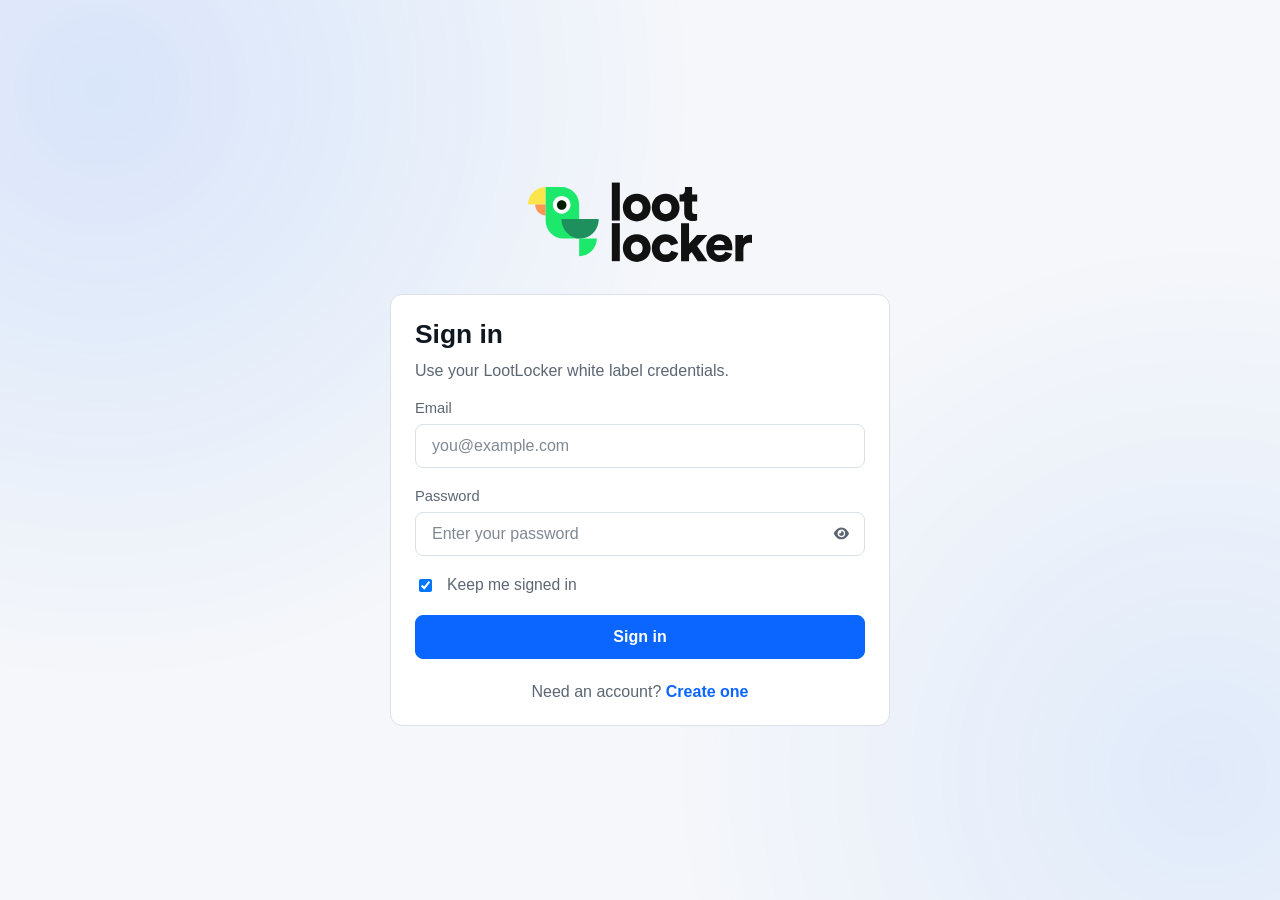
==== commit 7b2f74a4: "feat: Darcular template updates Signed-off-by: Roolps <yara@lootlocker.com>" ====
--- a/index.html
+++ b/index.html
@@ -23,7 +23,7 @@
       })();
     </script>
     <link rel="stylesheet" href="styles/styles.css" />
-    <link rel="stylesheet" href="styles/templates/template-darcular.css" />
+    <link rel="stylesheet" href="styles/custom.css" />
   </head>
   <body>
     <main class="shell">
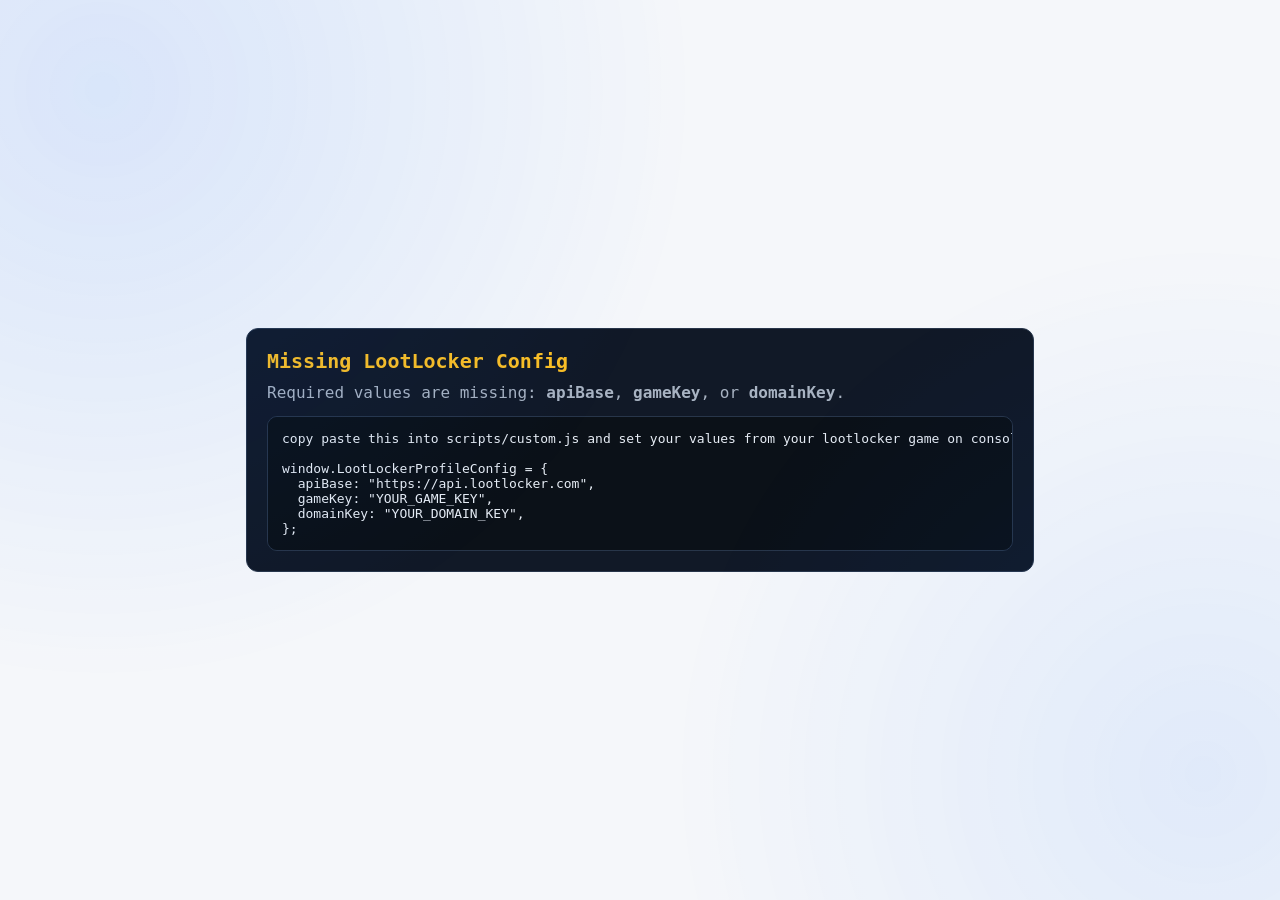
==== commit 12c47555: "fix: cleaner templating and empty table state Signed-off-by: Roolps <yara@lootlocker.com>" ====
--- a/index.html
+++ b/index.html
@@ -6,22 +6,7 @@
     <meta http-equiv="refresh" content="0; url=login.html" />
     <title>LootLocker Player Profile Reference</title>
     <link rel="icon" type="image/x-icon" href="styles/assets/favicon.ico" />
-    <script>
-      (function () {
-        var match = document.cookie.match(
-          /(?:^|;\s*)ll_theme=(light|dark)(?:;|$)/,
-        );
-        var saved = match ? match[1] : null;
-        var isDark =
-          saved === "dark" ||
-          (!saved &&
-            window.matchMedia &&
-            window.matchMedia("(prefers-color-scheme: dark)").matches);
-        if (isDark) {
-          document.documentElement.classList.add("theme-dark");
-        }
-      })();
-    </script>
+    <script src="scripts/init.js"></script>
     <link rel="stylesheet" href="styles/styles.css" />
     <link rel="stylesheet" href="styles/custom.css" />
   </head>
--- a/styles/styles.css
+++ b/styles/styles.css
@@ -14,6 +14,7 @@
   --danger-soft: #fff2f0;
   --button-text: #ffffff;
   --toast-shadow: rgba(15, 23, 32, 0.15);
+  --dropdown-shadow: 0 10px 24px rgba(15, 23, 32, 0.16);
   --toast-success-bg: #ecfdf3;
   --toast-success-border: #86efac;
   --toast-success-text: #14532d;
@@ -60,6 +61,7 @@
   --danger-soft: #3a1d21;
   --button-text: #ffffff;
   --toast-shadow: rgba(0, 0, 0, 0.45);
+  --dropdown-shadow: 0 14px 30px rgba(0, 0, 0, 0.62);
   --toast-success-bg: #133623;
   --toast-success-border: #4ade80;
   --toast-success-text: #dcfce7;
@@ -80,6 +82,10 @@
   --shadow: none;
 }
 
+/* ================================================================================================
+   RESET & BASE
+   ================================================================================================ */
+
 * {
   box-sizing: border-box;
 }
@@ -99,12 +105,20 @@
   margin: 0;
 }
 
+/* ================================================================================================
+   SHELL
+   ================================================================================================ */
+
 .shell {
   width: min(100%, 1040px);
   margin: 0 auto;
   padding: var(--space-8) var(--space-4) var(--space-6);
 }
 
+/* ================================================================================================
+   TOPBAR
+   ================================================================================================ */
+
 .topbar {
   display: flex;
   justify-content: space-between;
@@ -112,6 +126,10 @@
   gap: var(--space-4);
   margin-bottom: calc(var(--space-8) + var(--space-5));
 }
+
+/* ================================================================================================
+   PAGE TABS (NAVIGATION)
+   ================================================================================================ */
 
 .page-tabs {
   display: flex;
@@ -147,6 +165,103 @@
   outline-offset: 2px;
 }
 
+/* ================================================================================================
+   SOCIAL MENU (DROPDOWN NAV)
+   ================================================================================================ */
+
+.social-menu {
+  position: relative;
+}
+
+.social-menu__details {
+  position: relative;
+}
+
+.social-menu__summary {
+  display: inline-flex;
+  align-items: center;
+  gap: var(--space-2);
+  list-style: none;
+  cursor: pointer;
+}
+
+.social-menu__summary:hover {
+  color: var(--text-muted);
+  background: transparent;
+}
+
+.social-menu__summary::-webkit-details-marker {
+  display: none;
+}
+
+.social-menu__arrow {
+  width: 0.52rem;
+  height: 0.52rem;
+  border-right: 2px solid currentColor;
+  border-bottom: 2px solid currentColor;
+  transform: rotate(45deg) translateY(-1px);
+  transition: transform 0.15s ease;
+}
+
+.social-menu__details[open] .social-menu__arrow {
+  transform: rotate(-135deg) translateY(-1px);
+}
+
+.social-menu__card {
+  position: absolute;
+  top: calc(100% + var(--space-2));
+  left: 0;
+  min-width: 11rem;
+  background: var(--card);
+  border: 1px solid var(--border);
+  border-radius: var(--radius-sm);
+  box-shadow: var(--dropdown-shadow);
+  padding: var(--space-2);
+  display: grid;
+  gap: 2px;
+  z-index: 25;
+}
+
+.social-menu__link {
+  color: var(--text-muted);
+  text-decoration: none;
+  font-weight: 600;
+  border-radius: calc(var(--radius-sm) - 2px);
+  padding: var(--space-2) var(--space-3);
+}
+
+.social-menu__link:hover {
+  color: var(--text);
+  background: var(--card-muted);
+}
+
+.social-menu__link.is-active {
+  color: var(--text);
+  background: var(--card-muted);
+}
+
+.social-menu__link:focus-visible,
+.social-menu__summary:focus-visible {
+  outline: 2px solid var(--accent-soft);
+  outline-offset: 2px;
+}
+
+.social-menu__summary.is-active,
+.social-menu__details[open] .social-menu__summary {
+  color: var(--text);
+  border-color: var(--border);
+  background: var(--card);
+}
+
+.social-menu__summary.is-active:hover {
+  color: var(--text);
+  background: var(--card);
+}
+
+/* ================================================================================================
+   PAGE TABS DIVIDER
+   ================================================================================================ */
+
 .page-tabs-divider {
   height: 1px;
   width: 100%;
@@ -154,6 +269,10 @@
   margin-bottom: var(--space-5);
 }
 
+/* ================================================================================================
+   PAGE LAYOUT (GRID)
+   ================================================================================================ */
+
 .page-layout {
   display: grid;
   gap: var(--space-4);
@@ -176,6 +295,10 @@
   display: grid;
   gap: var(--space-4);
 }
+
+/* ================================================================================================
+   PROFILE SUMMARY
+   ================================================================================================ */
 
 .profile-summary {
   display: flex;
@@ -196,6 +319,67 @@
   gap: var(--space-2);
   flex-wrap: wrap;
 }
+
+/* ================================================================================================
+   UI ICONS
+   ================================================================================================ */
+
+.ui-icon {
+  display: inline-block;
+  width: 1em;
+  height: 1em;
+  background-color: currentColor;
+  -webkit-mask-repeat: no-repeat;
+  -webkit-mask-position: center;
+  -webkit-mask-size: contain;
+  mask-repeat: no-repeat;
+  mask-position: center;
+  mask-size: contain;
+}
+
+.ui-icon--copy {
+  -webkit-mask-image: url("assets/icons/copy.svg");
+  mask-image: url("assets/icons/copy.svg");
+}
+
+.ui-icon--check {
+  -webkit-mask-image: url("assets/icons/check.svg");
+  mask-image: url("assets/icons/check.svg");
+}
+
+.ui-icon--pencil {
+  -webkit-mask-image: url("assets/icons/pencil.svg");
+  mask-image: url("assets/icons/pencil.svg");
+}
+
+.ui-icon--x {
+  -webkit-mask-image: url("assets/icons/x.svg");
+  mask-image: url("assets/icons/x.svg");
+}
+
+.ui-icon--moon {
+  -webkit-mask-image: url("assets/icons/moon.svg");
+  mask-image: url("assets/icons/moon.svg");
+}
+
+.ui-icon--sun {
+  -webkit-mask-image: url("assets/icons/sun.svg");
+  mask-image: url("assets/icons/sun.svg");
+}
+
+.ui-icon--eye {
+  -webkit-mask-image: url("assets/icons/eye.svg");
+  mask-image: url("assets/icons/eye.svg");
+}
+
+.ui-icon--eye-off {
+  -webkit-mask-image: url("assets/icons/eye-off.svg");
+  mask-image: url("assets/icons/eye-off.svg");
+}
+
+/* ================================================================================================
+   COPY UID BUTTON
+   ================================================================================================ */
 
 .copy-uid-button {
   min-width: 2.25rem;
@@ -224,7 +408,8 @@
 }
 
 .copy-uid-button svg,
-.copy-uid-button img {
+.copy-uid-button img,
+.copy-uid-button .ui-icon {
   width: 1.24rem;
   height: 1.24rem;
   display: block;
@@ -244,6 +429,10 @@
   opacity: 0.45;
   cursor: not-allowed;
 }
+
+/* ================================================================================================
+   TOAST NOTIFICATIONS
+   ================================================================================================ */
 
 .top-toast {
   position: fixed;
@@ -264,6 +453,10 @@
   color: var(--toast-success-text);
 }
 
+/* ================================================================================================
+   TOPBAR ACTIONS
+   ================================================================================================ */
+
 .topbar-actions {
   display: inline-flex;
   align-items: center;
@@ -291,7 +484,8 @@
 }
 
 .theme-toggle svg,
-.theme-toggle img {
+.theme-toggle img,
+.theme-toggle .ui-icon {
   width: 1.15rem;
   height: 1.15rem;
   fill: currentColor;
@@ -305,6 +499,10 @@
   outline: 2px solid var(--accent-soft);
   outline-offset: 2px;
 }
+
+/* ================================================================================================
+   BRAND
+   ================================================================================================ */
 
 .brand {
   display: flex;
@@ -335,6 +533,10 @@
   border: 1px solid var(--border);
   background: var(--card-muted);
 }
+
+/* ================================================================================================
+   CARD
+   ================================================================================================ */
 
 .card {
   border: 1px solid var(--border);
@@ -347,6 +549,10 @@
 .auth-card {
   width: min(100%, 500px);
 }
+
+/* ================================================================================================
+   AUTH PAGE LAYOUT
+   ================================================================================================ */
 
 .auth-page {
   min-height: 100vh;
@@ -456,6 +662,10 @@
   text-align: center;
 }
 
+/* ================================================================================================
+   PASSWORD INPUT
+   ================================================================================================ */
+
 .password-input-wrap {
   position: relative;
   display: flex;
@@ -500,6 +710,10 @@
   display: none;
 }
 
+.password-toggle__icon.ui-icon {
+  display: none;
+}
+
 .password-toggle__icon--show {
   display: block;
 }
@@ -511,6 +725,10 @@
 .password-toggle.is-visible .password-toggle__icon--hide {
   display: block;
 }
+
+/* ================================================================================================
+   TABS (PILL TOGGLE)
+   ================================================================================================ */
 
 .tabs {
   display: inline-flex;
@@ -536,10 +754,18 @@
   color: var(--text);
 }
 
+/* ================================================================================================
+   AUTH FORM
+   ================================================================================================ */
+
 .auth-form {
   display: grid;
   gap: var(--space-5);
 }
+
+/* ================================================================================================
+   FORM FIELDS
+   ================================================================================================ */
 
 .field {
   display: grid;
@@ -581,6 +807,10 @@
 .checkbox-field input {
   width: auto;
 }
+
+/* ================================================================================================
+   BUTTONS
+   ================================================================================================ */
 
 .button {
   border: 1px solid var(--accent);
@@ -614,6 +844,20 @@
   font-size: 0.9rem;
 }
 
+.button--danger {
+  border-color: color-mix(in srgb, var(--danger) 35%, var(--border));
+  color: var(--danger);
+  background: color-mix(in srgb, var(--danger-soft) 60%, var(--surface));
+}
+
+.button--danger:hover {
+  background: color-mix(in srgb, var(--danger-soft) 82%, var(--surface));
+}
+
+/* ================================================================================================
+   NOTICES
+   ================================================================================================ */
+
 .notice {
   border-radius: var(--radius-sm);
   padding: var(--space-3) var(--space-4);
@@ -633,10 +877,18 @@
   color: var(--text);
 }
 
+/* ================================================================================================
+   CONTENT AREA
+   ================================================================================================ */
+
 .content {
   display: grid;
   gap: var(--space-4);
 }
+
+/* ================================================================================================
+   PROFILE HEAD
+   ================================================================================================ */
 
 .profile-head {
   display: flex;
@@ -662,10 +914,18 @@
   font-weight: 700;
 }
 
+/* ================================================================================================
+   MUTED TEXT
+   ================================================================================================ */
+
 .muted {
   color: var(--text-muted);
   margin-top: var(--space-1);
 }
+
+/* ================================================================================================
+   STATS GRID
+   ================================================================================================ */
 
 .stats {
   display: grid;
@@ -709,6 +969,10 @@
   font-weight: 700;
 }
 
+/* ================================================================================================
+   SECTION TITLE ROW
+   ================================================================================================ */
+
 .section-title-row {
   display: flex;
   justify-content: space-between;
@@ -727,6 +991,10 @@
   align-items: center;
   line-height: 1;
 }
+
+/* ================================================================================================
+   SOCIAL HEAD ACTIONS
+   ================================================================================================ */
 
 .social-head-actions {
   display: inline-flex;
@@ -758,6 +1026,10 @@
   font-size: 0.95rem;
 }
 
+/* ================================================================================================
+   SETTINGS GRID
+   ================================================================================================ */
+
 .settings-grid {
   display: grid;
   grid-template-columns: repeat(2, minmax(0, 1fr));
@@ -781,6 +1053,10 @@
   font-weight: 600;
 }
 
+/* ================================================================================================
+   SETTINGS ROWS
+   ================================================================================================ */
+
 .settings-rows {
   width: 100%;
 }
@@ -808,12 +1084,127 @@
   text-align: right;
 }
 
+/* ================================================================================================
+   PLAYER NAME
+   ================================================================================================ */
+
+.player-name-display {
+  display: inline-flex;
+  align-items: center;
+  justify-content: flex-end;
+  gap: var(--space-2);
+  min-width: 0;
+}
+
+.player-name-inline {
+  display: inline-flex;
+  align-items: center;
+  min-width: 0;
+}
+
+.player-name-form {
+  display: inline-flex;
+  align-items: center;
+  gap: var(--space-2);
+  min-width: min(100%, 21rem);
+}
+
+.player-name-form input {
+  min-width: 10rem;
+  width: min(20rem, 48vw);
+  padding: var(--space-2) var(--space-3);
+}
+
+.player-name-form__actions {
+  display: inline-flex;
+  align-items: center;
+  gap: var(--space-1);
+}
+
+/* ================================================================================================
+   ICON BUTTON
+   ================================================================================================ */
+
+.icon-button {
+  width: 2rem;
+  min-width: 2rem;
+  height: 2rem;
+  min-height: 2rem;
+  border-radius: 999px;
+  border: 1px solid var(--border);
+  background: var(--surface);
+  color: var(--text-muted);
+  display: inline-flex;
+  align-items: center;
+  justify-content: center;
+  padding: 0;
+  cursor: pointer;
+}
+
+.icon-button .ui-icon {
+  width: 0.9rem;
+  height: 0.9rem;
+}
+
+.icon-button:hover {
+  color: var(--text);
+  background: var(--card-muted);
+}
+
+.icon-button:focus-visible {
+  outline: 2px solid var(--accent-soft);
+  outline-offset: 2px;
+}
+
+.icon-button:disabled {
+  opacity: 0.55;
+  cursor: not-allowed;
+}
+
+.icon-button--confirm {
+  color: var(--status-linked-text);
+  border-color: var(--status-linked-border);
+  background: var(--status-linked-bg);
+}
+
+.icon-button--confirm:hover {
+  color: var(--status-linked-text);
+  background: color-mix(in srgb, var(--status-linked-bg) 82%, var(--surface));
+}
+
+.icon-button--cancel {
+  color: var(--danger);
+  border-color: color-mix(in srgb, var(--danger) 35%, var(--border));
+  background: color-mix(in srgb, var(--danger-soft) 60%, var(--surface));
+}
+
+.icon-button--cancel:hover {
+  color: var(--danger);
+  background: color-mix(in srgb, var(--danger-soft) 82%, var(--surface));
+}
+
+/* ================================================================================================
+   PLAYER NAME STATUS
+   ================================================================================================ */
+
+#playerNameStatus {
+  margin-top: var(--space-2);
+}
+
+/* ================================================================================================
+   SETTINGS DIVIDER
+   ================================================================================================ */
+
 .settings-divider {
   height: 1px;
   background: var(--border);
   margin: var(--space-5) 0;
 }
 
+/* ================================================================================================
+   SETTINGS FORM
+   ================================================================================================ */
+
 .settings-form {
   margin-top: var(--space-4);
   display: grid;
@@ -829,6 +1220,10 @@
 #passwordResetStatus {
   margin-top: var(--space-4);
 }
+
+/* ================================================================================================
+   PROVIDER LIST
+   ================================================================================================ */
 
 .provider-list {
   display: flex;
@@ -876,6 +1271,10 @@
   color: var(--text);
 }
 
+/* ================================================================================================
+   PLATFORM TABLE
+   ================================================================================================ */
+
 .platform-table-wrap {
   overflow-x: auto;
 }
@@ -898,8 +1297,10 @@
 .social-table--followers .platform-table-header,
 .social-table--followers .platform-row,
 .social-table--following .platform-table-header,
-.social-table--following .platform-row {
-  grid-template-columns: repeat(2, minmax(0, 1fr));
+.social-table--following .platform-row,
+.social-table--blocked .platform-table-header,
+.social-table--blocked .platform-row {
+  grid-template-columns: repeat(3, minmax(0, 1fr));
 }
 
 .platform-table-body {
@@ -911,6 +1312,8 @@
   padding: var(--space-3);
   border-bottom: 1px solid var(--border);
   vertical-align: middle;
+  display: flex;
+  align-items: center;
 }
 
 .platform-table-body .platform-row:last-child .platform-cell {
@@ -928,8 +1331,37 @@
   text-align: right;
 }
 
+.row-actions {
+  display: inline-flex;
+  align-items: center;
+  justify-content: flex-end;
+  gap: var(--space-2);
+  flex-wrap: wrap;
+}
+
 .platform-cell.table-empty {
   grid-column: 1 / -1;
+  justify-content: center;
+  text-align: center;
+  padding: var(--space-6) var(--space-4);
+  background: var(--card-muted);
+  border-radius: var(--radius-sm);
+}
+
+/* ================================================================================================
+   PAGINATION
+   ================================================================================================ */
+
+.pagination-row {
+  display: flex;
+  align-items: center;
+  justify-content: center;
+  gap: var(--space-2);
+  margin-top: var(--space-4);
+}
+
+.pagination-info {
+  min-width: 4rem;
   text-align: center;
 }
 
@@ -951,6 +1383,10 @@
 .settings-table .stat__label {
   font-weight: 600;
 }
+
+/* ================================================================================================
+   STATUS CHIP
+   ================================================================================================ */
 
 .status-chip {
   display: inline-flex;
@@ -974,11 +1410,19 @@
   color: var(--text-muted);
 }
 
+/* ================================================================================================
+   GRID TWO
+   ================================================================================================ */
+
 .grid-two {
   display: grid;
   grid-template-columns: repeat(2, minmax(0, 1fr));
   gap: var(--space-4);
 }
+
+/* ================================================================================================
+   LIST
+   ================================================================================================ */
 
 .list {
   list-style: none;
@@ -1016,6 +1460,10 @@
   justify-content: flex-end;
 }
 
+/* ================================================================================================
+   PILL
+   ================================================================================================ */
+
 .pill {
   border: 1px solid var(--border);
   border-radius: 999px;
@@ -1025,6 +1473,10 @@
   font-size: 0.75rem;
 }
 
+/* ================================================================================================
+   PENDING BADGES
+   ================================================================================================ */
+
 .pending-badge {
   font-weight: 500;
   font-size: 0.9rem;
@@ -1041,6 +1493,10 @@
   background: var(--pending-outgoing-bg);
   color: var(--pending-outgoing-text);
 }
+
+/* ================================================================================================
+   PENDING REQUESTS
+   ================================================================================================ */
 
 .pending-requests {
   margin-top: var(--space-5);
@@ -1070,6 +1526,10 @@
   font-size: 0.95rem;
 }
 
+/* ================================================================================================
+   FOOTER
+   ================================================================================================ */
+
 .footer {
   padding: var(--space-4);
   text-align: center;
@@ -1077,9 +1537,17 @@
   font-size: 0.88rem;
 }
 
+/* ================================================================================================
+   HIDDEN UTILITY
+   ================================================================================================ */
+
 .hidden {
   display: none !important;
 }
+
+/* ================================================================================================
+   AUTH SWITCH (STYLED)
+   ================================================================================================ */
 
 .auth-switch {
   font-size: 1rem;
@@ -1094,6 +1562,10 @@
 .auth-switch a:hover {
   text-decoration: underline;
 }
+
+/* ================================================================================================
+   MODAL
+   ================================================================================================ */
 
 .modal {
   position: fixed;
@@ -1159,6 +1631,10 @@
   pointer-events: none;
 }
 
+/* ================================================================================================
+   CONNECT LOADING
+   ================================================================================================ */
+
 .connect-loading {
   display: inline-flex;
   align-items: center;
@@ -1182,11 +1658,19 @@
   }
 }
 
+/* ================================================================================================
+   MODAL ACTIONS
+   ================================================================================================ */
+
 .modal__actions {
   display: flex;
   gap: var(--space-2);
   justify-content: flex-end;
 }
+
+/* ================================================================================================
+   MEDIA QUERIES
+   ================================================================================================ */
 
 @media (max-width: 900px) {
   .grid-two {
@@ -1234,7 +1718,33 @@
     gap: var(--space-1);
   }
 
+  .social-menu__card {
+    position: static;
+    margin-top: var(--space-2);
+    min-width: 100%;
+  }
+
   .profile-head {
     align-items: flex-start;
   }
-}
+
+  .settings-row {
+    flex-direction: column;
+    align-items: flex-start;
+  }
+
+  .player-name-display {
+    width: 100%;
+    justify-content: flex-start;
+    flex-wrap: wrap;
+  }
+
+  .player-name-form {
+    width: 100%;
+    min-width: 0;
+  }
+
+  .player-name-form input {
+    width: 100%;
+  }
+}
